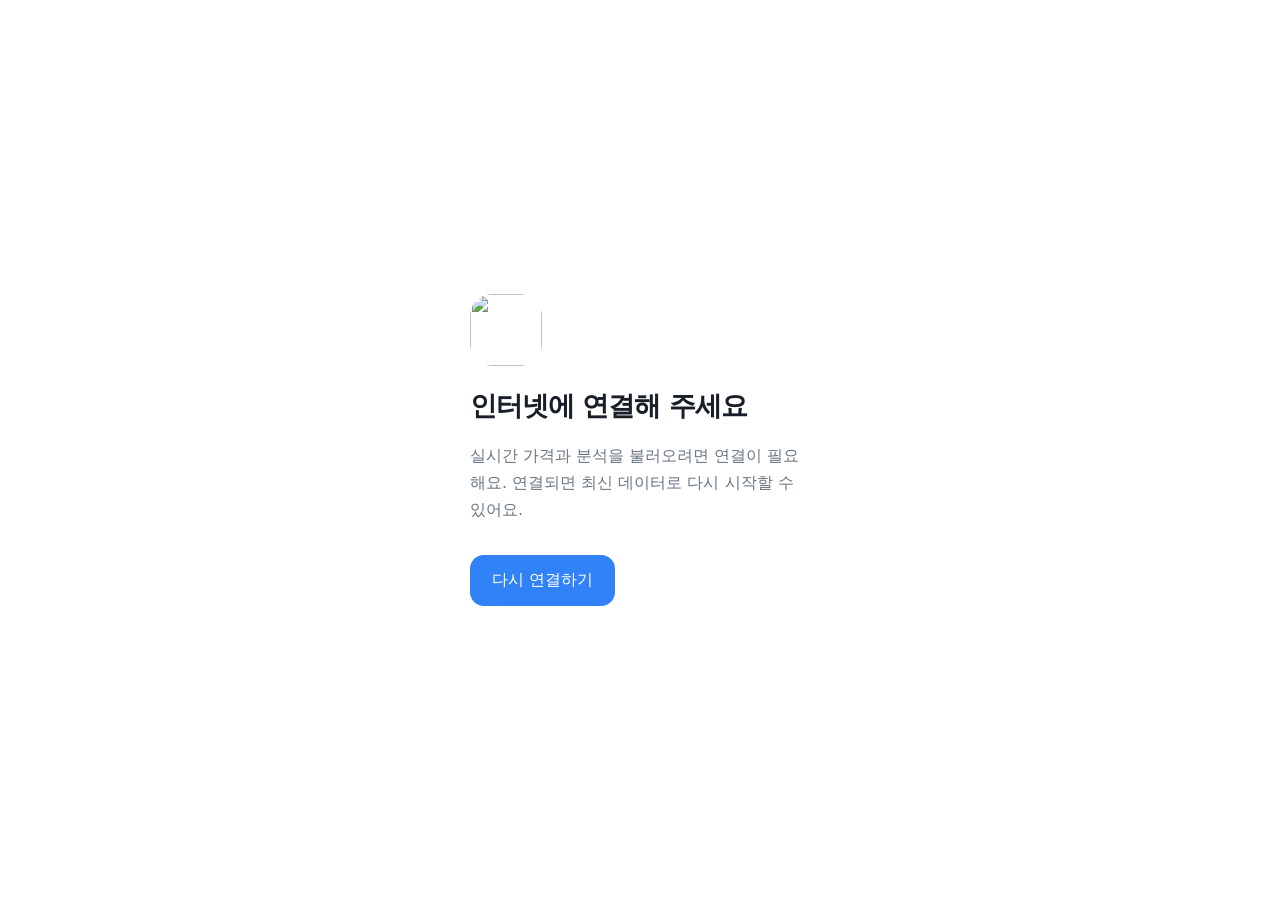
==== pwa/offline.html @ ca0ba07a "Add installable PWA and touch candle price reader" ====
<!doctype html><html lang="ko"><head><meta charset="utf-8"><meta name="viewport" content="width=device-width,initial-scale=1">
<meta name="theme-color" content="#ffffff"><title>연결 대기 · Crypto Signal</title>
<style>body{margin:0;background:#fff;color:#191f28;font-family:system-ui,sans-serif;min-height:100vh;display:grid;place-items:center}main{max-width:340px;padding:32px}img{border-radius:22px}h1{font-size:27px;letter-spacing:-1px}p{color:#6b7684;line-height:1.7}a{display:inline-block;background:#3182f6;color:#fff;border-radius:14px;padding:15px 22px;text-decoration:none;margin-top:16px}</style>
</head><body><main><img src="/app-assets/icon-192.png" width="72" height="72" alt=""><h1>인터넷에 연결해 주세요</h1><p>실시간 가격과 분석을 불러오려면 연결이 필요해요. 연결되면 최신 데이터로 다시 시작할 수 있어요.</p><a href="/">다시 연결하기</a></main></body></html>
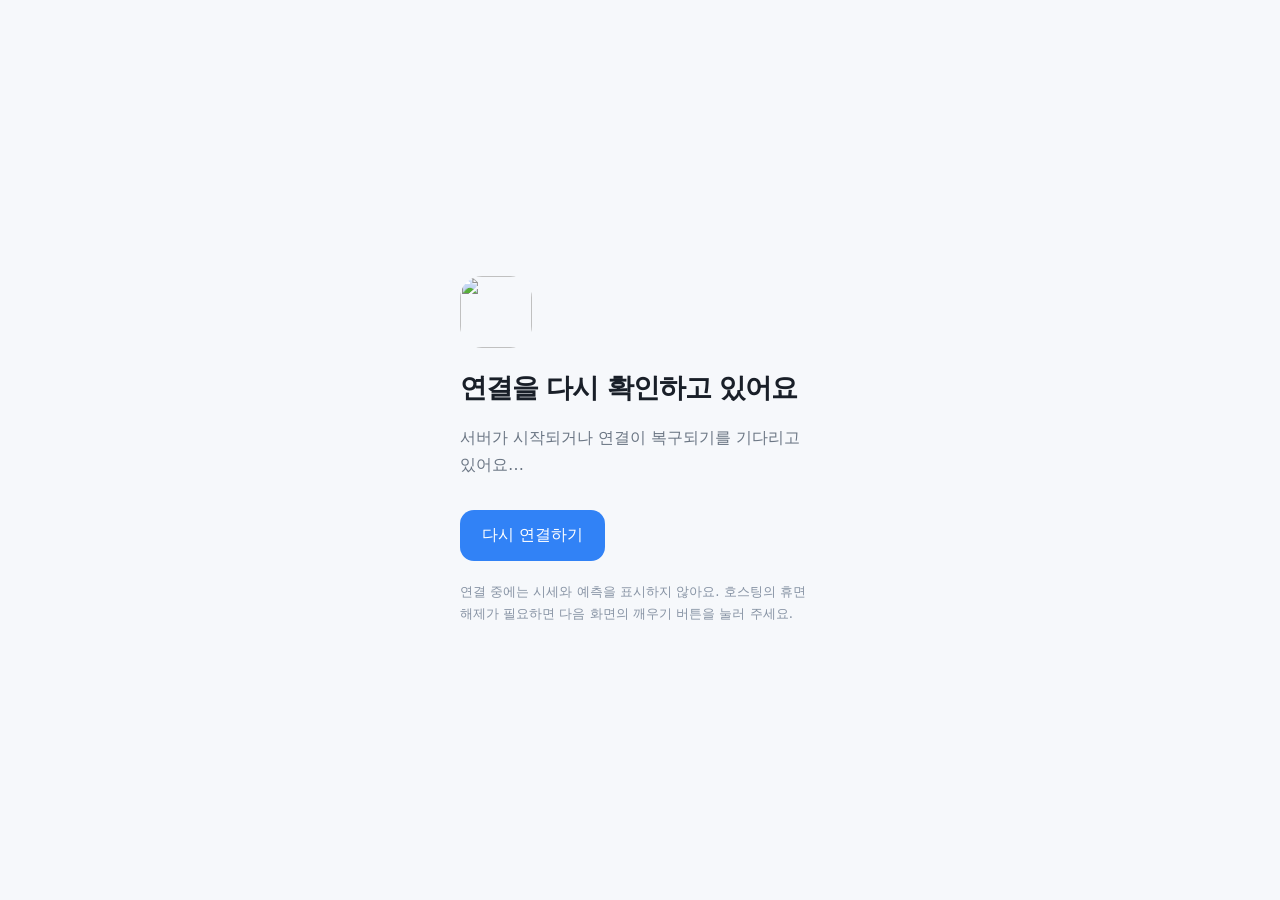
==== commit ca71c867: "fix: recover suspended app pages and interrupted startup connections" ====
--- a/pwa/offline.html
+++ b/pwa/offline.html
@@ -1,4 +1,53 @@
 <!doctype html><html lang="ko"><head><meta charset="utf-8"><meta name="viewport" content="width=device-width,initial-scale=1">
-<meta name="theme-color" content="#ffffff"><title>연결 대기 · Crypto Signal</title>
-<style>body{margin:0;background:#fff;color:#191f28;font-family:system-ui,sans-serif;min-height:100vh;display:grid;place-items:center}main{max-width:340px;padding:32px}img{border-radius:22px}h1{font-size:27px;letter-spacing:-1px}p{color:#6b7684;line-height:1.7}a{display:inline-block;background:#3182f6;color:#fff;border-radius:14px;padding:15px 22px;text-decoration:none;margin-top:16px}</style>
-</head><body><main><img src="/app-assets/icon-192.png" width="72" height="72" alt=""><h1>인터넷에 연결해 주세요</h1><p>실시간 가격과 분석을 불러오려면 연결이 필요해요. 연결되면 최신 데이터로 다시 시작할 수 있어요.</p><a href="/">다시 연결하기</a></main></body></html>
+<meta name="theme-color" content="#ffffff"><title>연결 복구 · Crypto Signal</title>
+<style>body{margin:0;background:#f6f8fb;color:#191f28;font-family:system-ui,sans-serif;min-height:100vh;display:grid;place-items:center}main{max-width:360px;padding:32px}img{border-radius:22px}h1{font-size:27px;letter-spacing:-1px}p{color:#6b7684;line-height:1.7}a{display:inline-block;background:#3182f6;color:#fff;border-radius:14px;padding:15px 22px;text-decoration:none;margin-top:16px}small{display:block;color:#8793a4;line-height:1.6;margin-top:20px}</style>
+</head><body><main><img src="/app-assets/icon-192.png" width="72" height="72" alt=""><h1>연결을 다시 확인하고 있어요</h1><p id="status" role="status" aria-live="polite">인터넷 연결이나 서버 시작을 기다리고 있어요. 연결되면 최신 화면으로 돌아갈게요.</p><a id="retry" href="/">다시 연결하기</a><small>연결 중에는 시세와 예측을 표시하지 않아요. 호스팅의 휴면 해제가 필요하면 다음 화면의 깨우기 버튼을 눌러 주세요.</small></main>
+<script>
+(()=>{
+  'use strict';
+  const status=document.getElementById('status'),link=document.getElementById('retry');
+  const target=new URL(location.href),key='crypto-signal-recovery-at';
+  if(target.pathname==='/app-assets/offline.html'){target.pathname='/';target.search='';target.hash='';}
+  link.href=target.href;
+  let attempts=0,timer=null,controller=null,paused=false;
+  function stop(){clearTimeout(timer);timer=null;controller?.abort();}
+  function schedule(delay=0){
+    if(paused||document.hidden||timer!==null||controller)return;
+    timer=setTimeout(()=>{timer=null;check();},delay);
+  }
+  function canReload(){
+    try{
+      const last=Number(sessionStorage.getItem(key));
+      if(Number.isFinite(last)&&Date.now()-last<60000)return false;
+      sessionStorage.setItem(key,String(Date.now()));return true;
+    }catch(_){return false;}
+  }
+  async function check(){
+    if(paused||document.hidden||controller)return;
+    if(!navigator.onLine){status.textContent='인터넷 연결이 끊겼어요. 연결되면 자동으로 다시 확인할게요.';return;}
+    if(attempts>=8){status.textContent='서버 연결이 늦어지고 있어요. 잠시 후 다시 연결하기를 눌러 주세요.';return;}
+    attempts++;
+    const request=new AbortController();controller=request;
+    const timeout=setTimeout(()=>request.abort(),4000);
+    let ready=false;
+    try{
+      const response=await fetch('/_stcore/health',{cache:'no-store',credentials:'same-origin',signal:request.signal});
+      ready=response.ok&&(await response.text()).trim()==='ok';
+    }catch(_){}finally{clearTimeout(timeout);if(controller===request)controller=null;}
+    if(paused||document.hidden)return;
+    if(ready){
+      if(canReload()){location.replace(target.href);return;}
+      status.textContent='서버가 응답했어요. 다시 연결하기를 눌러 화면을 열어 주세요.';return;
+    }
+    status.textContent='서버가 시작되거나 연결이 복구되기를 기다리고 있어요…';
+    schedule(Math.min(30000,2000*2**(attempts-1)));
+  }
+  function resume(){paused=false;schedule();}
+  window.addEventListener('online',()=>{attempts=0;resume();});
+  window.addEventListener('offline',()=>{stop();status.textContent='인터넷 연결이 끊겼어요. 연결되면 자동으로 다시 확인할게요.';});
+  document.addEventListener('visibilitychange',()=>{if(document.hidden){paused=true;stop();}else resume();});
+  window.addEventListener('pagehide',()=>{paused=true;stop();});
+  window.addEventListener('pageshow',resume);
+  schedule();
+})();
+</script></body></html>
